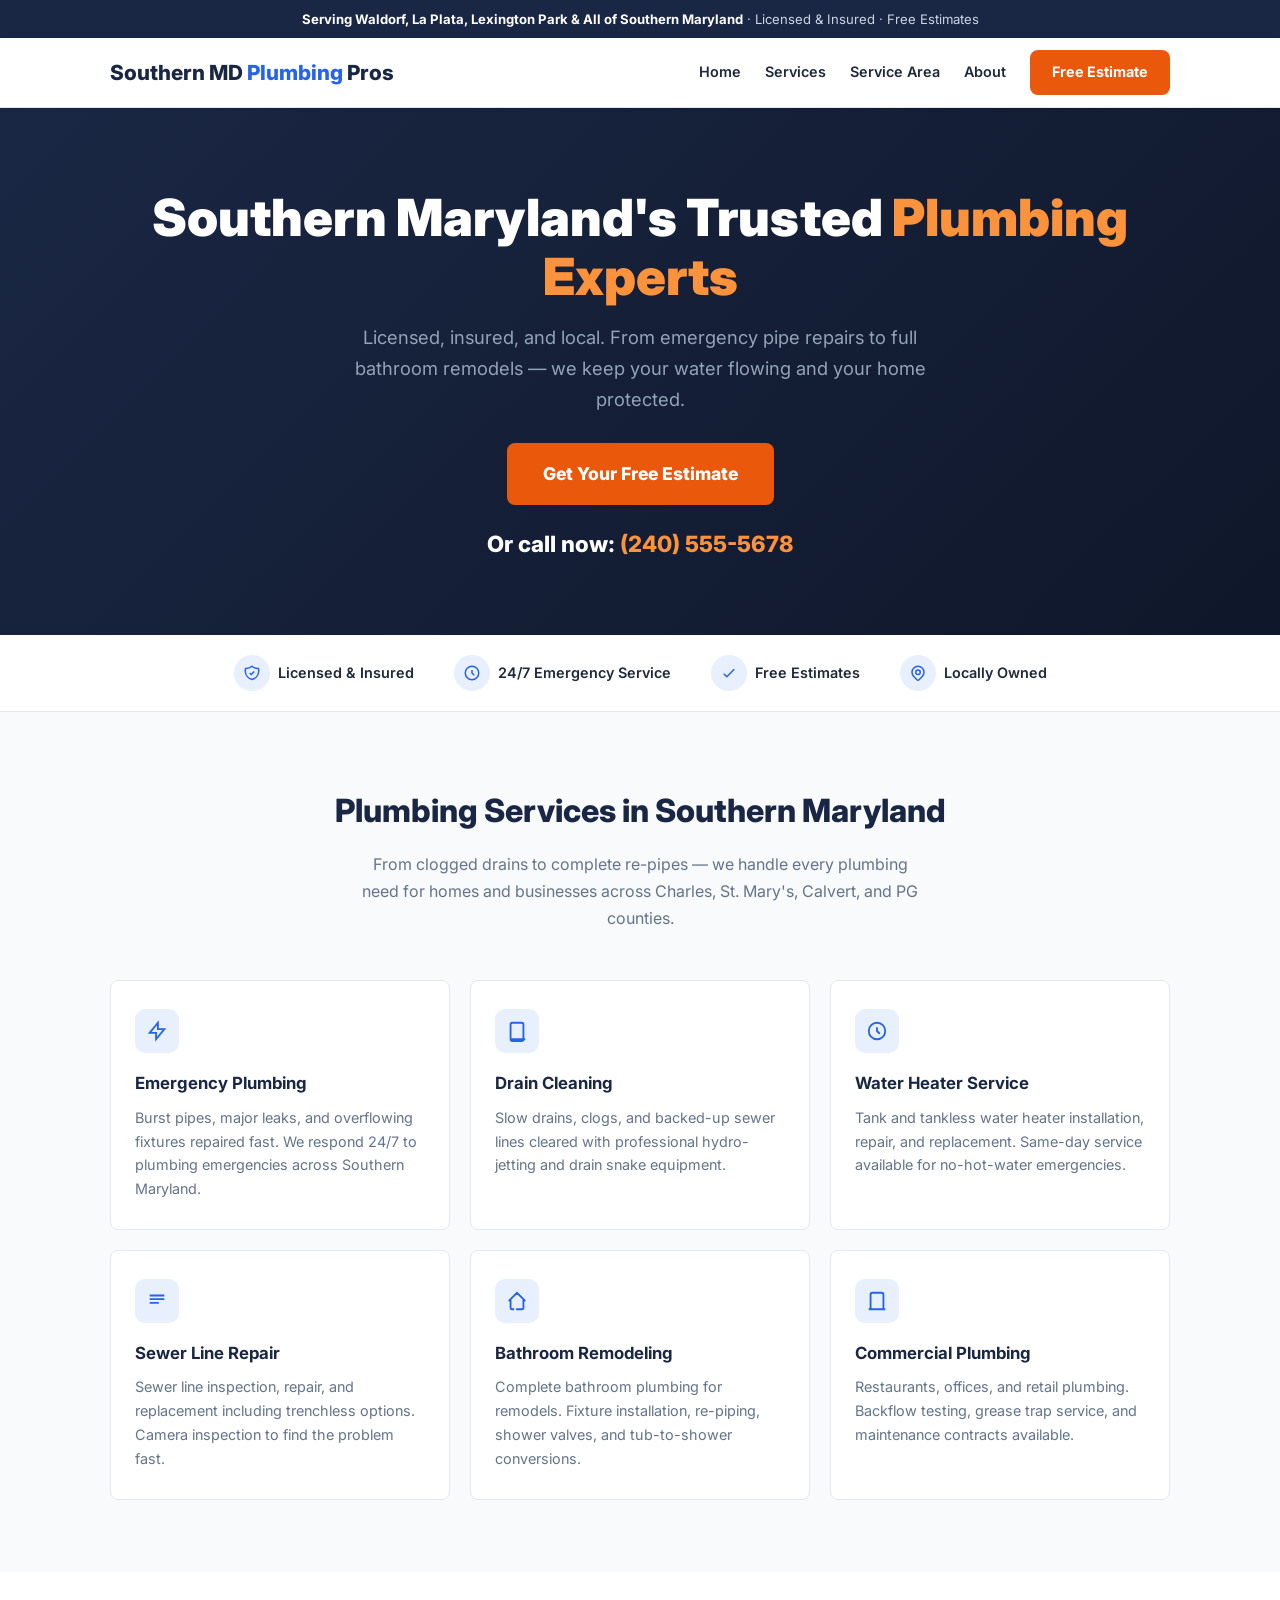
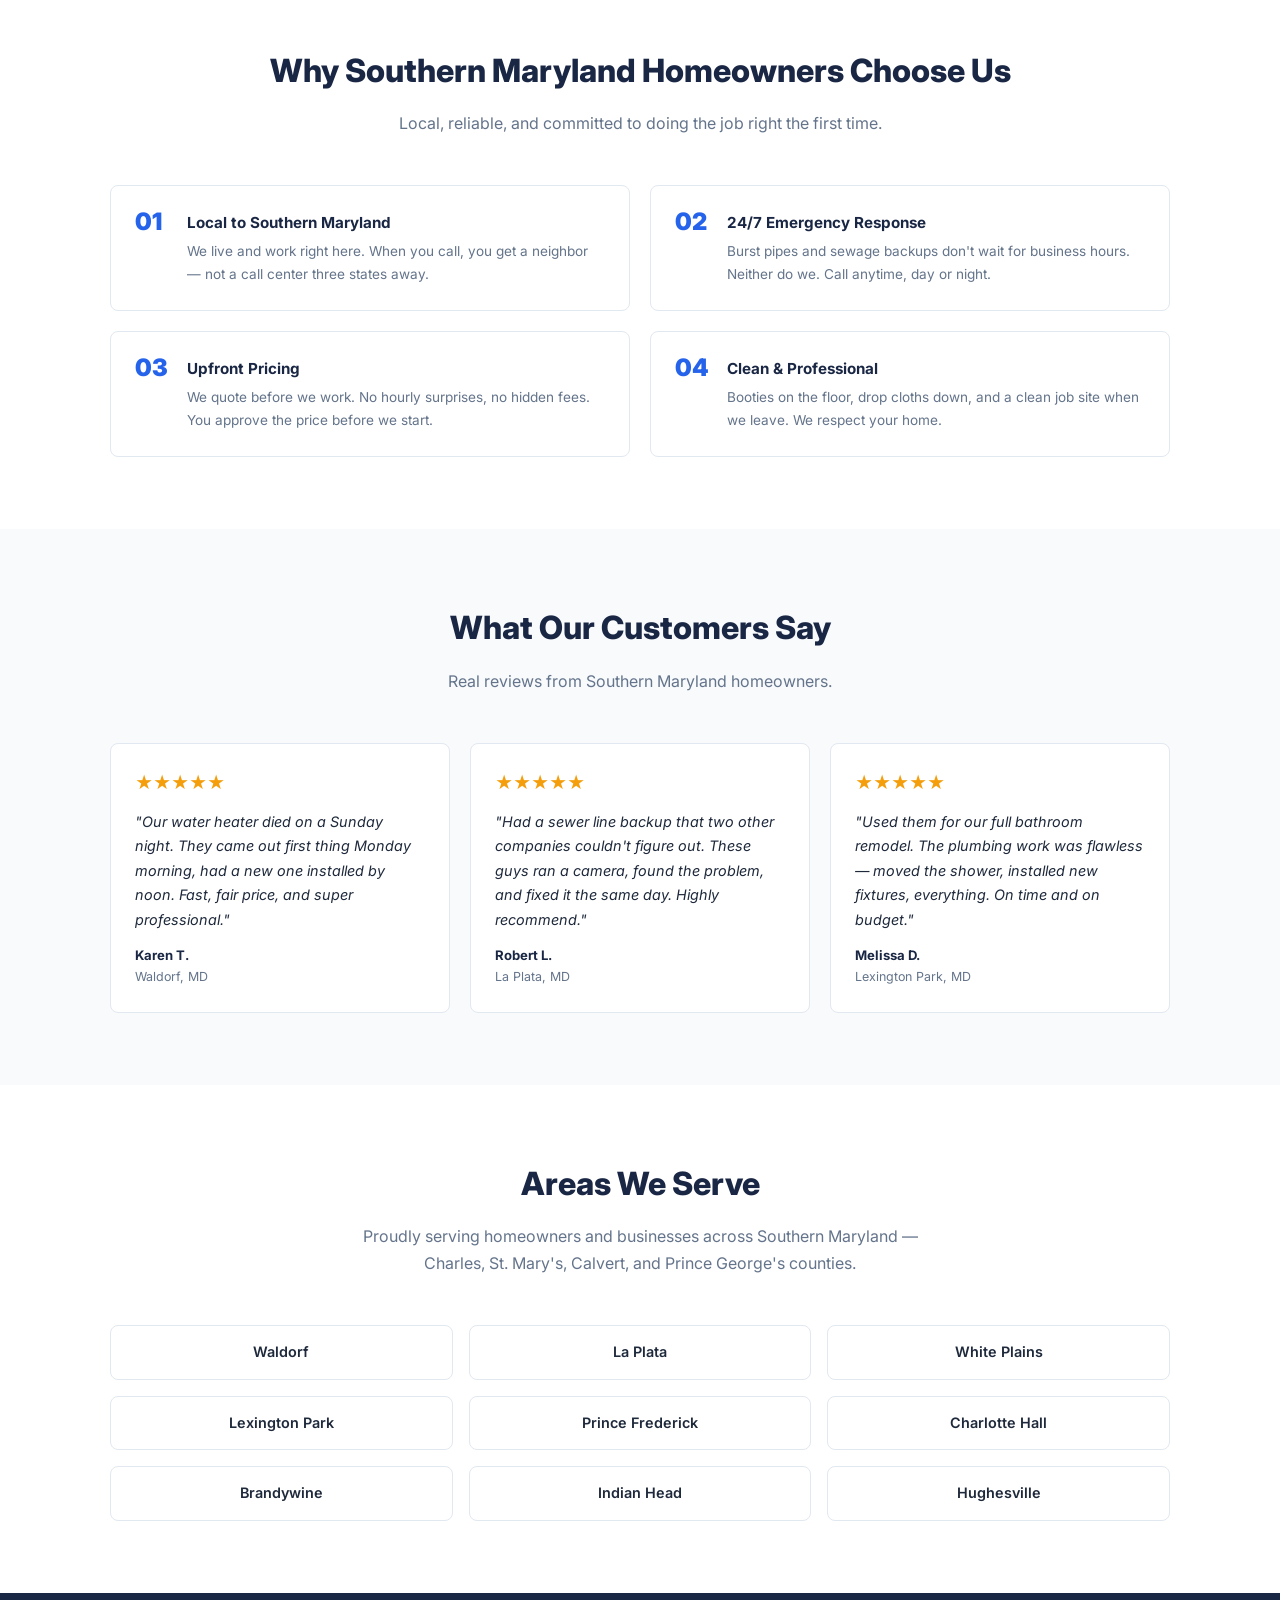
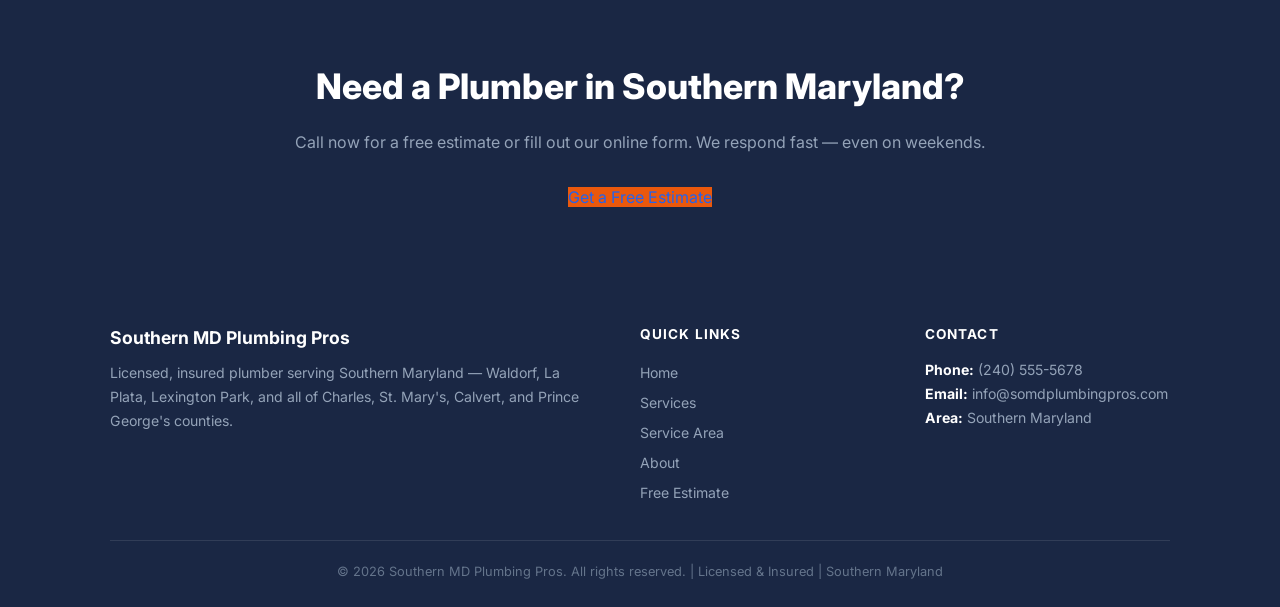
==== index.html @ 70aeb372 "Initial build" ====
<!DOCTYPE html>
<html lang="en">
<head>
  <meta charset="UTF-8">
  <meta name="viewport" content="width=device-width, initial-scale=1.0">
  <title>Emergency Plumber Southern Maryland | Plumbing Repair & Service</title>
  <meta name="description" content="Licensed plumber in Southern Maryland. Emergency plumbing repair, drain cleaning, water heater installation, and sewer line service in Waldorf, Charles County & beyond. Call (240) 555-5678.">
  <meta name="keywords" content="emergency plumber Southern Maryland, plumber Waldorf MD, plumbing repair Charles County, drain cleaning Southern MD, water heater repair Waldorf">
  <link rel="preconnect" href="https://fonts.googleapis.com">
  <link rel="preconnect" href="https://fonts.gstatic.com" crossorigin>
  <link href="https://fonts.googleapis.com/css2?family=Inter:wght@400;500;600;700;800;900&display=swap" rel="stylesheet">
  <link rel="stylesheet" href="style.css">
</head>
<body>

  <!-- Top Bar -->
  <div class="topbar">
    <strong>Serving Waldorf, La Plata, Lexington Park &amp; All of Southern Maryland</strong> · Licensed &amp; Insured · Free Estimates
  </div>

  <!-- Header -->
  <header class="site-header">
    <div class="header-inner">
      <a href="index.html" class="site-logo">Southern MD <span>Plumbing</span> Pros</a>
      <nav class="site-nav">
        <a href="index.html">Home</a>
        <a href="services.html">Services</a>
        <a href="areas.html">Service Area</a>
        <a href="about.html">About</a>
        <a href="contact.html" class="btn-cta">Free Estimate</a>
      </nav>
      <button class="hamburger" onclick="document.getElementById('mob-menu').classList.toggle('open')" aria-label="Menu">
        <span></span><span></span><span></span>
      </button>
    </div>
    <nav class="mobile-menu" id="mob-menu">
      <a href="index.html">Home</a>
      <a href="services.html">Services</a>
      <a href="areas.html">Service Area</a>
      <a href="about.html">About</a>
      <a href="contact.html" class="btn-cta">Free Estimate</a>
    </nav>
  </header>

  <!-- Hero -->
  <section class="hero">
    <div class="container">
      <h1>Southern Maryland's Trusted <span class="highlight">Plumbing Experts</span></h1>
      <p>Licensed, insured, and local. From emergency pipe repairs to full bathroom remodels — we keep your water flowing and your home protected.</p>
      <a href="contact.html" class="btn-hero">Get Your Free Estimate</a>
      <div class="hero-phone">Or call now: <a href="tel:+12405555678">(240) 555-5678</a></div>
    </div>
  </section>

  <!-- Trust Bar -->
  <div class="trust-bar">
    <div class="trust-items">
      <div class="trust-item">
        <div class="trust-icon">
          <svg width="18" height="18" fill="none" viewBox="0 0 24 24" stroke="#2563EB" stroke-width="2"><path d="M9 12l2 2 4-4m5.618-4.016A11.955 11.955 0 0112 2.944a11.955 11.955 0 01-8.618 3.04A12.02 12.02 0 003 9c0 5.591 3.824 10.29 9 11.622 5.176-1.332 9-6.03 9-11.622 0-1.042-.133-2.052-.382-3.016z"/></svg>
        </div>
        Licensed &amp; Insured
      </div>
      <div class="trust-item">
        <div class="trust-icon">
          <svg width="18" height="18" fill="none" viewBox="0 0 24 24" stroke="#2563EB" stroke-width="2"><path d="M12 8v4l3 3m6-3a9 9 0 11-18 0 9 9 0 0118 0z"/></svg>
        </div>
        24/7 Emergency Service
      </div>
      <div class="trust-item">
        <div class="trust-icon">
          <svg width="18" height="18" fill="none" viewBox="0 0 24 24" stroke="#2563EB" stroke-width="2"><path d="M5 13l4 4L19 7"/></svg>
        </div>
        Free Estimates
      </div>
      <div class="trust-item">
        <div class="trust-icon">
          <svg width="18" height="18" fill="none" viewBox="0 0 24 24" stroke="#2563EB" stroke-width="2"><path d="M17.657 16.657L13.414 20.9a2 2 0 01-2.827 0l-4.244-4.243a8 8 0 1111.314 0z"/><path d="M15 11a3 3 0 11-6 0 3 3 0 016 0z"/></svg>
        </div>
        Locally Owned
      </div>
    </div>
  </div>

  <!-- Services Overview -->
  <section class="section">
    <div class="container">
      <h2 class="section-title">Plumbing Services in Southern Maryland</h2>
      <p class="section-sub">From clogged drains to complete re-pipes — we handle every plumbing need for homes and businesses across Charles, St. Mary's, Calvert, and PG counties.</p>
      <div class="services-grid">
        <div class="service-card">
          <div class="service-icon">
            <svg width="22" height="22" fill="none" viewBox="0 0 24 24" stroke="#2563EB" stroke-width="2"><path d="M13 10V3L4 14h7v7l9-11h-7z"/></svg>
          </div>
          <h3>Emergency Plumbing</h3>
          <p>Burst pipes, major leaks, and overflowing fixtures repaired fast. We respond 24/7 to plumbing emergencies across Southern Maryland.</p>
        </div>
        <div class="service-card">
          <div class="service-icon">
            <svg width="22" height="22" fill="none" viewBox="0 0 24 24" stroke="#2563EB" stroke-width="2"><path d="M19 21V5a2 2 0 00-2-2H7a2 2 0 00-2 2v16m14 0h2m-2 0H5m14 0a2 2 0 01-2 2H7a2 2 0 01-2-2m14 0V9"/></svg>
          </div>
          <h3>Drain Cleaning</h3>
          <p>Slow drains, clogs, and backed-up sewer lines cleared with professional hydro-jetting and drain snake equipment.</p>
        </div>
        <div class="service-card">
          <div class="service-icon">
            <svg width="22" height="22" fill="none" viewBox="0 0 24 24" stroke="#2563EB" stroke-width="2"><path d="M12 8v4l3 3m6-3a9 9 0 11-18 0 9 9 0 0118 0z"/></svg>
          </div>
          <h3>Water Heater Service</h3>
          <p>Tank and tankless water heater installation, repair, and replacement. Same-day service available for no-hot-water emergencies.</p>
        </div>
        <div class="service-card">
          <div class="service-icon">
            <svg width="22" height="22" fill="none" viewBox="0 0 24 24" stroke="#2563EB" stroke-width="2"><path d="M4 6h16M4 10h16M4 14h10"/></svg>
          </div>
          <h3>Sewer Line Repair</h3>
          <p>Sewer line inspection, repair, and replacement including trenchless options. Camera inspection to find the problem fast.</p>
        </div>
        <div class="service-card">
          <div class="service-icon">
            <svg width="22" height="22" fill="none" viewBox="0 0 24 24" stroke="#2563EB" stroke-width="2"><path d="M3 12l2-2m0 0l7-7 7 7M5 10v10a1 1 0 001 1h3m10-11l2 2m-2-2v10a1 1 0 01-1 1h-3m-4 0h4"/></svg>
          </div>
          <h3>Bathroom Remodeling</h3>
          <p>Complete bathroom plumbing for remodels. Fixture installation, re-piping, shower valves, and tub-to-shower conversions.</p>
        </div>
        <div class="service-card">
          <div class="service-icon">
            <svg width="22" height="22" fill="none" viewBox="0 0 24 24" stroke="#2563EB" stroke-width="2"><path d="M19 21V5a2 2 0 00-2-2H7a2 2 0 00-2 2v16m14 0h2m-2 0H5m-2 0h2"/></svg>
          </div>
          <h3>Commercial Plumbing</h3>
          <p>Restaurants, offices, and retail plumbing. Backflow testing, grease trap service, and maintenance contracts available.</p>
        </div>
      </div>
    </div>
  </section>

  <!-- Why Choose Us -->
  <section class="section" style="background: var(--white);">
    <div class="container">
      <h2 class="section-title">Why Southern Maryland Homeowners Choose Us</h2>
      <p class="section-sub">Local, reliable, and committed to doing the job right the first time.</p>
      <div class="why-grid">
        <div class="why-card">
          <div class="why-num">01</div>
          <div>
            <h3>Local to Southern Maryland</h3>
            <p>We live and work right here. When you call, you get a neighbor — not a call center three states away.</p>
          </div>
        </div>
        <div class="why-card">
          <div class="why-num">02</div>
          <div>
            <h3>24/7 Emergency Response</h3>
            <p>Burst pipes and sewage backups don't wait for business hours. Neither do we. Call anytime, day or night.</p>
          </div>
        </div>
        <div class="why-card">
          <div class="why-num">03</div>
          <div>
            <h3>Upfront Pricing</h3>
            <p>We quote before we work. No hourly surprises, no hidden fees. You approve the price before we start.</p>
          </div>
        </div>
        <div class="why-card">
          <div class="why-num">04</div>
          <div>
            <h3>Clean &amp; Professional</h3>
            <p>Booties on the floor, drop cloths down, and a clean job site when we leave. We respect your home.</p>
          </div>
        </div>
      </div>
    </div>
  </section>

  <!-- Testimonials -->
  <section class="section">
    <div class="container">
      <h2 class="section-title">What Our Customers Say</h2>
      <p class="section-sub">Real reviews from Southern Maryland homeowners.</p>
      <div class="testimonials-grid">
        <div class="testimonial-card">
          <div class="testimonial-stars">★★★★★</div>
          <p class="testimonial-text">"Our water heater died on a Sunday night. They came out first thing Monday morning, had a new one installed by noon. Fast, fair price, and super professional."</p>
          <div class="testimonial-name">Karen T.</div>
          <div class="testimonial-loc">Waldorf, MD</div>
        </div>
        <div class="testimonial-card">
          <div class="testimonial-stars">★★★★★</div>
          <p class="testimonial-text">"Had a sewer line backup that two other companies couldn't figure out. These guys ran a camera, found the problem, and fixed it the same day. Highly recommend."</p>
          <div class="testimonial-name">Robert L.</div>
          <div class="testimonial-loc">La Plata, MD</div>
        </div>
        <div class="testimonial-card">
          <div class="testimonial-stars">★★★★★</div>
          <p class="testimonial-text">"Used them for our full bathroom remodel. The plumbing work was flawless — moved the shower, installed new fixtures, everything. On time and on budget."</p>
          <div class="testimonial-name">Melissa D.</div>
          <div class="testimonial-loc">Lexington Park, MD</div>
        </div>
      </div>
    </div>
  </section>

  <!-- Service Areas -->
  <section class="section" style="background: var(--white);">
    <div class="container">
      <h2 class="section-title">Areas We Serve</h2>
      <p class="section-sub">Proudly serving homeowners and businesses across Southern Maryland — Charles, St. Mary's, Calvert, and Prince George's counties.</p>
      <div class="areas-grid">
        <div class="area-tag">Waldorf</div>
        <div class="area-tag">La Plata</div>
        <div class="area-tag">White Plains</div>
        <div class="area-tag">Lexington Park</div>
        <div class="area-tag">Prince Frederick</div>
        <div class="area-tag">Charlotte Hall</div>
        <div class="area-tag">Brandywine</div>
        <div class="area-tag">Indian Head</div>
        <div class="area-tag">Hughesville</div>
      </div>
    </div>
  </section>

  <!-- CTA -->
  <section class="cta-strip">
    <h2>Need a Plumber in Southern Maryland?</h2>
    <p>Call now for a free estimate or fill out our online form. We respond fast — even on weekends.</p>
    <a href="contact.html" class="btn-hero">Get a Free Estimate</a>
  </section>

  <!-- Footer -->
  <footer class="site-footer">
    <div class="container">
      <div class="footer-grid">
        <div class="footer-brand">
          <strong style="color:#fff; font-size:1.1rem;">Southern MD Plumbing Pros</strong>
          <p>Licensed, insured plumber serving Southern Maryland — Waldorf, La Plata, Lexington Park, and all of Charles, St. Mary's, Calvert, and Prince George's counties.</p>
        </div>
        <div class="footer-links">
          <h4>Quick Links</h4>
          <a href="index.html">Home</a>
          <a href="services.html">Services</a>
          <a href="areas.html">Service Area</a>
          <a href="about.html">About</a>
          <a href="contact.html">Free Estimate</a>
        </div>
        <div class="footer-contact">
          <h4>Contact</h4>
          <p><strong style="color:#fff;">Phone:</strong> (240) 555-5678</p>
          <p><strong style="color:#fff;">Email:</strong> info@somdplumbingpros.com</p>
          <p><strong style="color:#fff;">Area:</strong> Southern Maryland</p>
        </div>
      </div>
      <div class="footer-bottom">
        &copy; 2026 Southern MD Plumbing Pros. All rights reserved. | Licensed &amp; Insured | Southern Maryland
      </div>
    </div>
  </footer>

</body>
</html>
---- style.css ----
/* Waldorf Roofing — Rank & Rent Site */
:root {
  --navy: #1a2744;
  --blue: #2563EB;
  --blue-dark: #1d4ed8;
  --orange: #EA580C;
  --orange-light: #FB923C;
  --bg: #f8fafc;
  --white: #ffffff;
  --text: #1e293b;
  --text-light: #64748b;
  --border: #e2e8f0;
  --radius: 8px;
  --shadow: 0 1px 3px rgba(0,0,0,0.1), 0 1px 2px rgba(0,0,0,0.06);
  --shadow-lg: 0 10px 15px -3px rgba(0,0,0,0.1), 0 4px 6px -4px rgba(0,0,0,0.1);
  --font: 'Inter', system-ui, -apple-system, sans-serif;
}
*, *::before, *::after { box-sizing: border-box; margin: 0; padding: 0; }
html { scroll-behavior: smooth; font-size: 16px; }
body { font-family: var(--font); background: var(--bg); color: var(--text); line-height: 1.7; }
a { color: var(--blue); text-decoration: none; }
img { max-width: 100%; display: block; }
.container { max-width: 1100px; margin: 0 auto; padding: 0 20px; }

/* Top Bar */
.topbar { background: var(--navy); color: #cbd5e1; font-size: 0.82rem; padding: 8px 0; text-align: center; }
.topbar strong { color: #fff; }

/* Header */
.site-header { background: var(--white); border-bottom: 1px solid var(--border); padding: 0; position: sticky; top: 0; z-index: 100; box-shadow: var(--shadow); }
.header-inner { display: flex; align-items: center; justify-content: space-between; padding: 12px 20px; max-width: 1100px; margin: 0 auto; }
.site-logo { font-size: 1.3rem; font-weight: 800; color: var(--navy); }
.site-logo span { color: var(--blue); }
.site-nav { display: flex; gap: 24px; align-items: center; }
.site-nav a { color: var(--text); font-size: 0.9rem; font-weight: 600; transition: color 0.2s; }
.site-nav a:hover { color: var(--blue); }
.site-nav .btn-cta { background: var(--orange); color: #fff; padding: 10px 22px; border-radius: var(--radius); font-weight: 700; font-size: 0.9rem; transition: background 0.2s; }
.site-nav .btn-cta:hover { background: var(--orange-light); }
.hamburger { display: none; background: none; border: none; cursor: pointer; padding: 8px; }
.hamburger span { display: block; width: 24px; height: 2px; background: var(--navy); margin: 5px 0; transition: 0.3s; }
.mobile-menu { display: none; background: var(--white); border-top: 1px solid var(--border); padding: 16px 20px; }
.mobile-menu a { display: block; padding: 10px 0; font-weight: 600; color: var(--text); border-bottom: 1px solid var(--border); }
.mobile-menu .btn-cta { display: inline-block; margin-top: 12px; background: var(--orange); color: #fff; padding: 12px 24px; border-radius: var(--radius); text-align: center; width: 100%; font-weight: 700; }
@media (max-width: 768px) {
  .site-nav { display: none; }
  .hamburger { display: block; }
  .mobile-menu.open { display: block; }
}

/* Hero */
.hero { background: linear-gradient(135deg, var(--navy) 0%, #0f172a 100%); color: #fff; padding: 80px 0 72px; text-align: center; position: relative; overflow: hidden; }
.hero h1 { font-size: clamp(2rem, 5vw, 3.2rem); font-weight: 900; line-height: 1.15; margin-bottom: 16px; }
.hero h1 .highlight { color: var(--orange-light); }
.hero p { font-size: 1.15rem; color: #94a3b8; max-width: 600px; margin: 0 auto 28px; }
.hero .btn-hero { display: inline-block; background: var(--orange); color: #fff; padding: 16px 36px; border-radius: var(--radius); font-weight: 800; font-size: 1.1rem; transition: background 0.2s, transform 0.15s; }
.hero .btn-hero:hover { background: var(--orange-light); transform: translateY(-2px); }
.hero-phone { font-size: 1.4rem; font-weight: 800; color: #fff; margin-top: 20px; }
.hero-phone a { color: var(--orange-light); }

/* Trust Bar */
.trust-bar { background: var(--white); border-bottom: 1px solid var(--border); padding: 20px 0; }
.trust-items { display: flex; justify-content: center; gap: 40px; flex-wrap: wrap; }
.trust-item { display: flex; align-items: center; gap: 8px; font-size: 0.9rem; font-weight: 600; color: var(--text); }
.trust-icon { width: 36px; height: 36px; background: rgba(37,99,235,0.1); border-radius: 50%; display: flex; align-items: center; justify-content: center; }

/* Section */
.section { padding: 72px 0; }
.section-title { font-size: clamp(1.5rem, 3vw, 2rem); font-weight: 800; text-align: center; margin-bottom: 12px; color: var(--navy); }
.section-sub { text-align: center; color: var(--text-light); max-width: 560px; margin: 0 auto 48px; }

/* Services Grid */
.services-grid { display: grid; grid-template-columns: repeat(3, 1fr); gap: 20px; }
@media (max-width: 768px) { .services-grid { grid-template-columns: 1fr; } }
.service-card { background: var(--white); border: 1px solid var(--border); border-radius: var(--radius); padding: 28px 24px; transition: box-shadow 0.2s, transform 0.2s; }
.service-card:hover { box-shadow: var(--shadow-lg); transform: translateY(-3px); }
.service-card h3 { font-size: 1.05rem; font-weight: 700; color: var(--navy); margin-bottom: 8px; }
.service-card p { font-size: 0.9rem; color: var(--text-light); line-height: 1.65; }
.service-icon { width: 44px; height: 44px; background: rgba(37,99,235,0.1); border-radius: 10px; display: flex; align-items: center; justify-content: center; margin-bottom: 16px; }

/* Why Choose Us */
.why-grid { display: grid; grid-template-columns: repeat(2, 1fr); gap: 20px; }
@media (max-width: 640px) { .why-grid { grid-template-columns: 1fr; } }
.why-card { display: flex; gap: 16px; background: var(--white); border: 1px solid var(--border); border-radius: var(--radius); padding: 24px; }
.why-num { font-size: 1.5rem; font-weight: 900; color: var(--blue); line-height: 1; min-width: 36px; }
.why-card h3 { font-size: 0.95rem; font-weight: 700; color: var(--navy); margin-bottom: 4px; }
.why-card p { font-size: 0.85rem; color: var(--text-light); }

/* Testimonials */
.testimonials-grid { display: grid; grid-template-columns: repeat(3, 1fr); gap: 20px; }
@media (max-width: 768px) { .testimonials-grid { grid-template-columns: 1fr; } }
.testimonial-card { background: var(--white); border: 1px solid var(--border); border-radius: var(--radius); padding: 24px; }
.testimonial-stars { color: #f59e0b; font-size: 1.1rem; margin-bottom: 12px; }
.testimonial-text { font-size: 0.9rem; color: var(--text); font-style: italic; margin-bottom: 12px; line-height: 1.7; }
.testimonial-name { font-size: 0.82rem; font-weight: 700; color: var(--navy); }
.testimonial-loc { font-size: 0.78rem; color: var(--text-light); }

/* CTA Strip */
.cta-strip { background: var(--navy); text-align: center; padding: 64px 20px; color: #fff; }
.cta-strip h2 { font-size: clamp(1.5rem, 4vw, 2.2rem); font-weight: 800; margin-bottom: 12px; }
.cta-strip p { color: #94a3b8; margin-bottom: 28px; }
.cta-strip .btn-hero { background: var(--orange); }

/* Areas */
.areas-grid { display: grid; grid-template-columns: repeat(3, 1fr); gap: 16px; }
@media (max-width: 640px) { .areas-grid { grid-template-columns: repeat(2, 1fr); } }
.area-tag { background: var(--white); border: 1px solid var(--border); border-radius: var(--radius); padding: 14px 18px; font-weight: 600; font-size: 0.9rem; text-align: center; }

/* Contact Form */
.contact-grid { display: grid; grid-template-columns: 1fr 1.3fr; gap: 48px; align-items: start; }
@media (max-width: 768px) { .contact-grid { grid-template-columns: 1fr; } }
.contact-info h2 { font-size: 1.4rem; font-weight: 800; color: var(--navy); margin-bottom: 8px; }
.contact-info p { color: var(--text-light); margin-bottom: 24px; }
.info-row { display: flex; align-items: flex-start; gap: 12px; margin-bottom: 16px; }
.info-row strong { display: block; font-size: 0.8rem; text-transform: uppercase; letter-spacing: 0.04em; color: var(--text-light); }
.info-row p { font-weight: 700; color: var(--navy); }
.contact-form { background: var(--white); border: 1px solid var(--border); border-radius: var(--radius); padding: 32px; box-shadow: var(--shadow-lg); }
.contact-form h2 { font-size: 1.2rem; font-weight: 800; color: var(--navy); margin-bottom: 20px; }
.form-row { display: grid; grid-template-columns: 1fr 1fr; gap: 14px; }
@media (max-width: 480px) { .form-row { grid-template-columns: 1fr; } }
.form-group { margin-bottom: 14px; }
.form-group label { display: block; font-size: 0.8rem; font-weight: 700; color: var(--navy); margin-bottom: 4px; text-transform: uppercase; letter-spacing: 0.03em; }
.form-group input, .form-group select, .form-group textarea { width: 100%; padding: 10px 14px; border: 1.5px solid var(--border); border-radius: var(--radius); font-family: var(--font); font-size: 0.92rem; background: var(--bg); transition: border-color 0.2s; outline: none; }
.form-group input:focus, .form-group select:focus, .form-group textarea:focus { border-color: var(--blue); background: #fff; }
.form-group textarea { resize: vertical; min-height: 100px; }
.form-submit { width: 100%; padding: 14px; background: var(--orange); color: #fff; border: none; border-radius: var(--radius); font-family: var(--font); font-size: 1rem; font-weight: 700; cursor: pointer; transition: background 0.2s; }
.form-submit:hover { background: var(--orange-light); }

/* Footer */
.site-footer { background: var(--navy); color: #94a3b8; padding: 48px 0 24px; font-size: 0.88rem; }
.footer-grid { display: grid; grid-template-columns: 2fr 1fr 1fr; gap: 40px; margin-bottom: 32px; }
@media (max-width: 640px) { .footer-grid { grid-template-columns: 1fr; } }
.footer-brand p { margin-top: 8px; line-height: 1.7; }
.footer-links h4, .footer-contact h4 { color: #fff; font-size: 0.85rem; text-transform: uppercase; letter-spacing: 0.08em; margin-bottom: 12px; }
.footer-links a { display: block; color: #94a3b8; padding: 3px 0; transition: color 0.2s; }
.footer-links a:hover { color: #fff; }
.footer-bottom { border-top: 1px solid rgba(255,255,255,0.1); padding-top: 20px; text-align: center; font-size: 0.8rem; color: #64748b; }
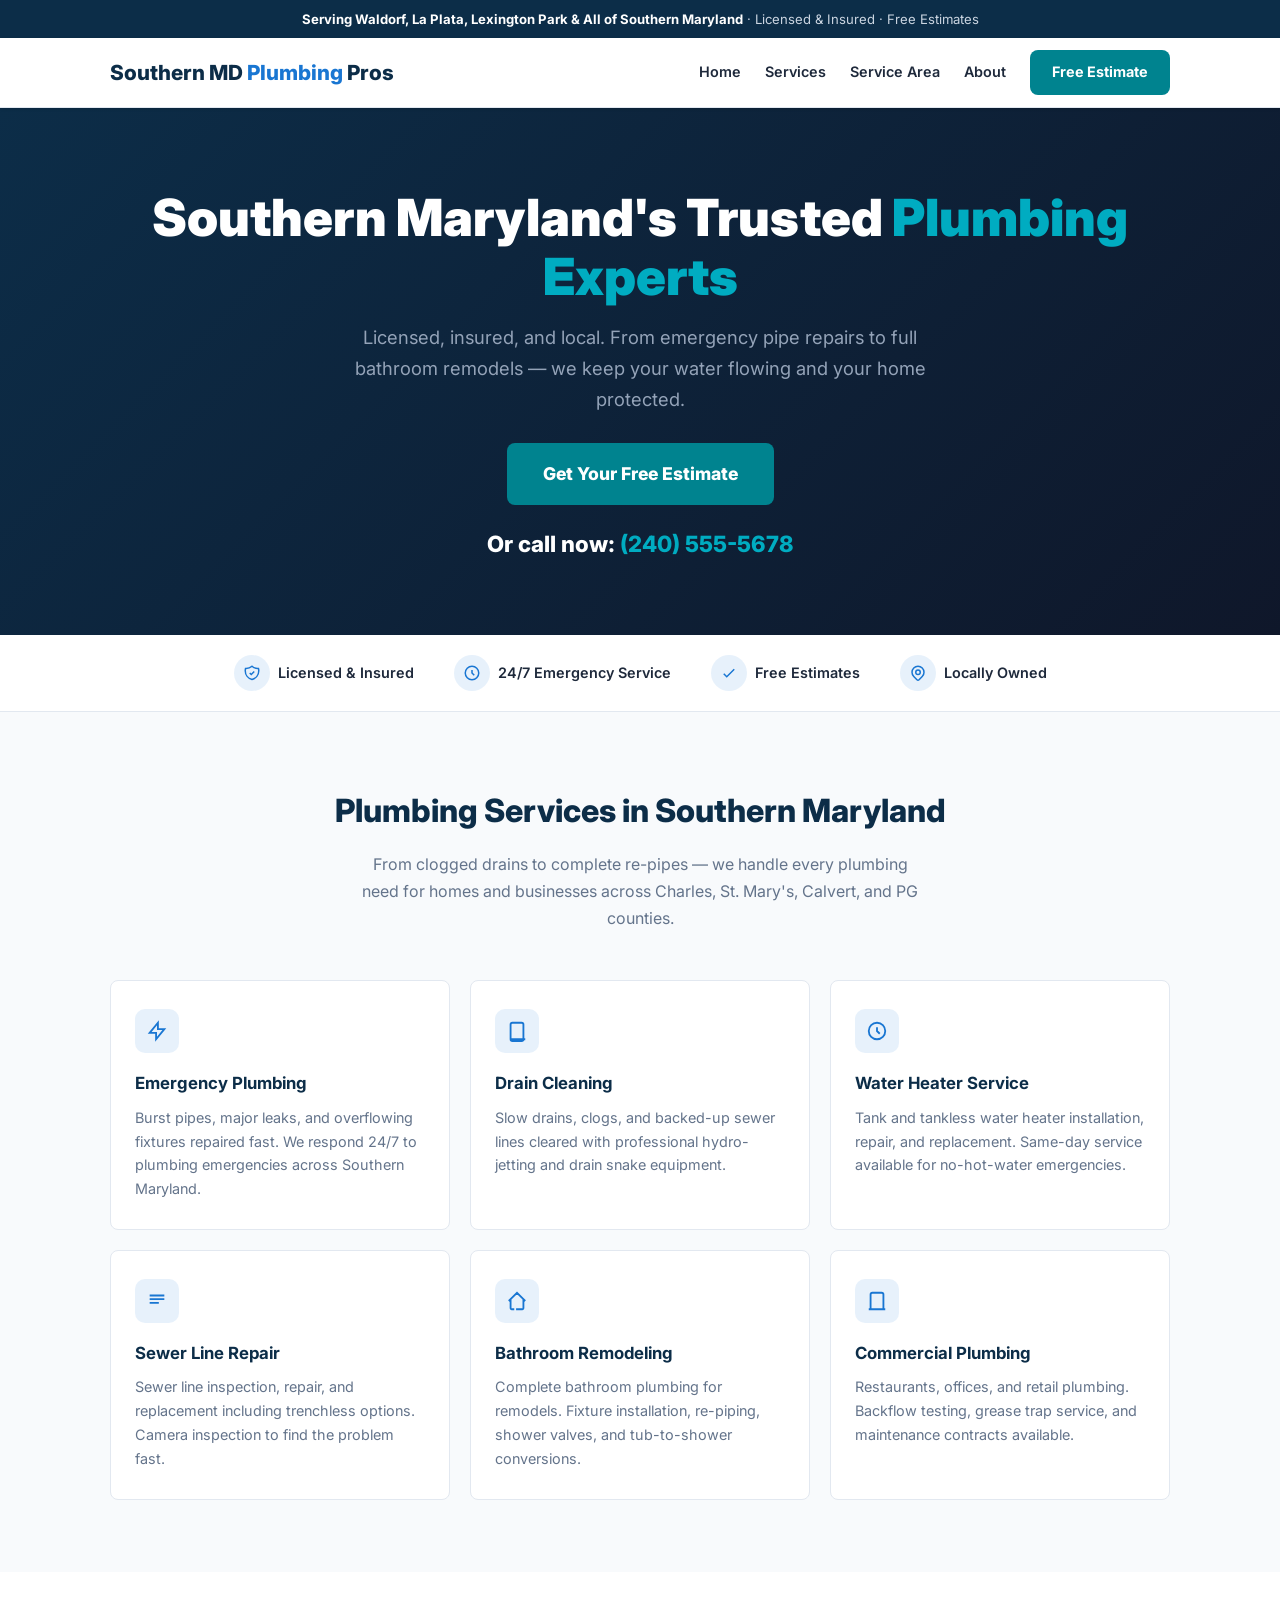
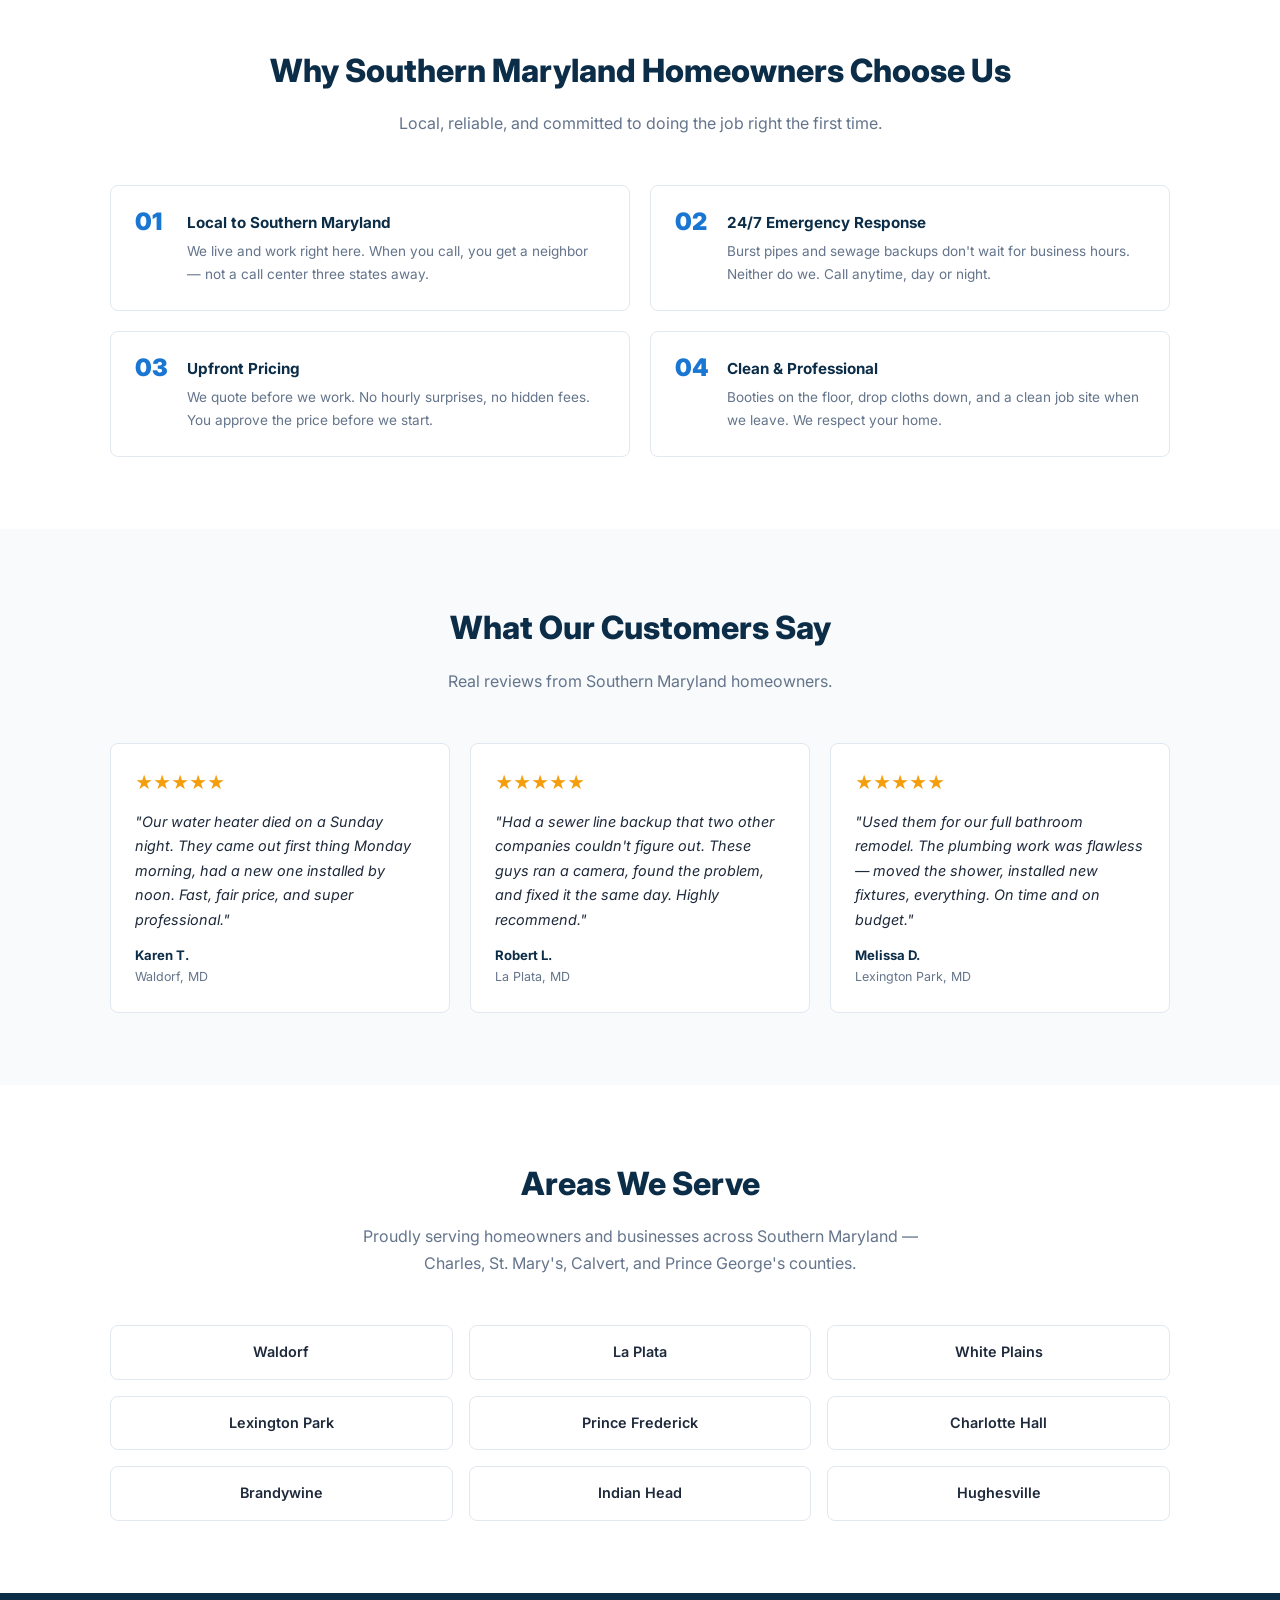
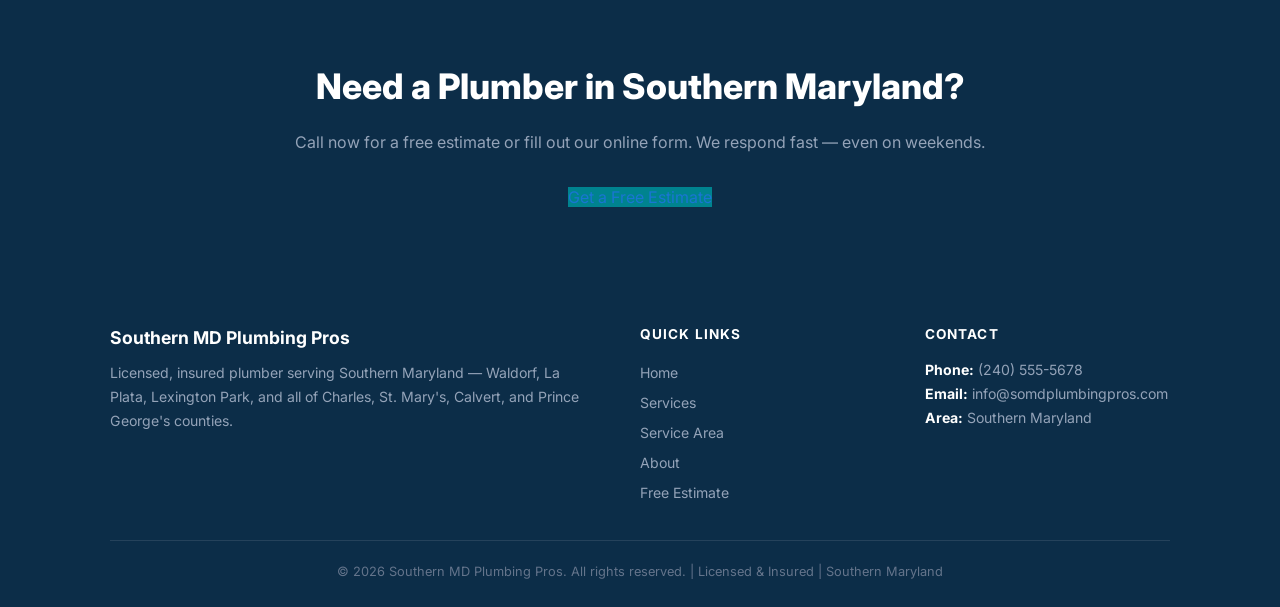
==== commit 5e46bb6d: "Restyle: trade-specific color palette + SVG icon colors" ====
--- a/index.html
+++ b/index.html
@@ -57,25 +57,25 @@
     <div class="trust-items">
       <div class="trust-item">
         <div class="trust-icon">
-          <svg width="18" height="18" fill="none" viewBox="0 0 24 24" stroke="#2563EB" stroke-width="2"><path d="M9 12l2 2 4-4m5.618-4.016A11.955 11.955 0 0112 2.944a11.955 11.955 0 01-8.618 3.04A12.02 12.02 0 003 9c0 5.591 3.824 10.29 9 11.622 5.176-1.332 9-6.03 9-11.622 0-1.042-.133-2.052-.382-3.016z"/></svg>
+          <svg width="18" height="18" fill="none" viewBox="0 0 24 24" stroke="#1976D2" stroke-width="2"><path d="M9 12l2 2 4-4m5.618-4.016A11.955 11.955 0 0112 2.944a11.955 11.955 0 01-8.618 3.04A12.02 12.02 0 003 9c0 5.591 3.824 10.29 9 11.622 5.176-1.332 9-6.03 9-11.622 0-1.042-.133-2.052-.382-3.016z"/></svg>
         </div>
         Licensed &amp; Insured
       </div>
       <div class="trust-item">
         <div class="trust-icon">
-          <svg width="18" height="18" fill="none" viewBox="0 0 24 24" stroke="#2563EB" stroke-width="2"><path d="M12 8v4l3 3m6-3a9 9 0 11-18 0 9 9 0 0118 0z"/></svg>
+          <svg width="18" height="18" fill="none" viewBox="0 0 24 24" stroke="#1976D2" stroke-width="2"><path d="M12 8v4l3 3m6-3a9 9 0 11-18 0 9 9 0 0118 0z"/></svg>
         </div>
         24/7 Emergency Service
       </div>
       <div class="trust-item">
         <div class="trust-icon">
-          <svg width="18" height="18" fill="none" viewBox="0 0 24 24" stroke="#2563EB" stroke-width="2"><path d="M5 13l4 4L19 7"/></svg>
+          <svg width="18" height="18" fill="none" viewBox="0 0 24 24" stroke="#1976D2" stroke-width="2"><path d="M5 13l4 4L19 7"/></svg>
         </div>
         Free Estimates
       </div>
       <div class="trust-item">
         <div class="trust-icon">
-          <svg width="18" height="18" fill="none" viewBox="0 0 24 24" stroke="#2563EB" stroke-width="2"><path d="M17.657 16.657L13.414 20.9a2 2 0 01-2.827 0l-4.244-4.243a8 8 0 1111.314 0z"/><path d="M15 11a3 3 0 11-6 0 3 3 0 016 0z"/></svg>
+          <svg width="18" height="18" fill="none" viewBox="0 0 24 24" stroke="#1976D2" stroke-width="2"><path d="M17.657 16.657L13.414 20.9a2 2 0 01-2.827 0l-4.244-4.243a8 8 0 1111.314 0z"/><path d="M15 11a3 3 0 11-6 0 3 3 0 016 0z"/></svg>
         </div>
         Locally Owned
       </div>
@@ -90,42 +90,42 @@
       <div class="services-grid">
         <div class="service-card">
           <div class="service-icon">
-            <svg width="22" height="22" fill="none" viewBox="0 0 24 24" stroke="#2563EB" stroke-width="2"><path d="M13 10V3L4 14h7v7l9-11h-7z"/></svg>
+            <svg width="22" height="22" fill="none" viewBox="0 0 24 24" stroke="#1976D2" stroke-width="2"><path d="M13 10V3L4 14h7v7l9-11h-7z"/></svg>
           </div>
           <h3>Emergency Plumbing</h3>
           <p>Burst pipes, major leaks, and overflowing fixtures repaired fast. We respond 24/7 to plumbing emergencies across Southern Maryland.</p>
         </div>
         <div class="service-card">
           <div class="service-icon">
-            <svg width="22" height="22" fill="none" viewBox="0 0 24 24" stroke="#2563EB" stroke-width="2"><path d="M19 21V5a2 2 0 00-2-2H7a2 2 0 00-2 2v16m14 0h2m-2 0H5m14 0a2 2 0 01-2 2H7a2 2 0 01-2-2m14 0V9"/></svg>
+            <svg width="22" height="22" fill="none" viewBox="0 0 24 24" stroke="#1976D2" stroke-width="2"><path d="M19 21V5a2 2 0 00-2-2H7a2 2 0 00-2 2v16m14 0h2m-2 0H5m14 0a2 2 0 01-2 2H7a2 2 0 01-2-2m14 0V9"/></svg>
           </div>
           <h3>Drain Cleaning</h3>
           <p>Slow drains, clogs, and backed-up sewer lines cleared with professional hydro-jetting and drain snake equipment.</p>
         </div>
         <div class="service-card">
           <div class="service-icon">
-            <svg width="22" height="22" fill="none" viewBox="0 0 24 24" stroke="#2563EB" stroke-width="2"><path d="M12 8v4l3 3m6-3a9 9 0 11-18 0 9 9 0 0118 0z"/></svg>
+            <svg width="22" height="22" fill="none" viewBox="0 0 24 24" stroke="#1976D2" stroke-width="2"><path d="M12 8v4l3 3m6-3a9 9 0 11-18 0 9 9 0 0118 0z"/></svg>
           </div>
           <h3>Water Heater Service</h3>
           <p>Tank and tankless water heater installation, repair, and replacement. Same-day service available for no-hot-water emergencies.</p>
         </div>
         <div class="service-card">
           <div class="service-icon">
-            <svg width="22" height="22" fill="none" viewBox="0 0 24 24" stroke="#2563EB" stroke-width="2"><path d="M4 6h16M4 10h16M4 14h10"/></svg>
+            <svg width="22" height="22" fill="none" viewBox="0 0 24 24" stroke="#1976D2" stroke-width="2"><path d="M4 6h16M4 10h16M4 14h10"/></svg>
           </div>
           <h3>Sewer Line Repair</h3>
           <p>Sewer line inspection, repair, and replacement including trenchless options. Camera inspection to find the problem fast.</p>
         </div>
         <div class="service-card">
           <div class="service-icon">
-            <svg width="22" height="22" fill="none" viewBox="0 0 24 24" stroke="#2563EB" stroke-width="2"><path d="M3 12l2-2m0 0l7-7 7 7M5 10v10a1 1 0 001 1h3m10-11l2 2m-2-2v10a1 1 0 01-1 1h-3m-4 0h4"/></svg>
+            <svg width="22" height="22" fill="none" viewBox="0 0 24 24" stroke="#1976D2" stroke-width="2"><path d="M3 12l2-2m0 0l7-7 7 7M5 10v10a1 1 0 001 1h3m10-11l2 2m-2-2v10a1 1 0 01-1 1h-3m-4 0h4"/></svg>
           </div>
           <h3>Bathroom Remodeling</h3>
           <p>Complete bathroom plumbing for remodels. Fixture installation, re-piping, shower valves, and tub-to-shower conversions.</p>
         </div>
         <div class="service-card">
           <div class="service-icon">
-            <svg width="22" height="22" fill="none" viewBox="0 0 24 24" stroke="#2563EB" stroke-width="2"><path d="M19 21V5a2 2 0 00-2-2H7a2 2 0 00-2 2v16m14 0h2m-2 0H5m-2 0h2"/></svg>
+            <svg width="22" height="22" fill="none" viewBox="0 0 24 24" stroke="#1976D2" stroke-width="2"><path d="M19 21V5a2 2 0 00-2-2H7a2 2 0 00-2 2v16m14 0h2m-2 0H5m-2 0h2"/></svg>
           </div>
           <h3>Commercial Plumbing</h3>
           <p>Restaurants, offices, and retail plumbing. Backflow testing, grease trap service, and maintenance contracts available.</p>
--- a/style.css
+++ b/style.css
@@ -1,10 +1,10 @@
 /* Waldorf Roofing — Rank & Rent Site */
 :root {
-  --navy: #1a2744;
-  --blue: #2563EB;
-  --blue-dark: #1d4ed8;
-  --orange: #EA580C;
-  --orange-light: #FB923C;
+  --navy: #0c2d48;
+  --blue: #1976D2;
+  --blue-dark: #1565C0;
+  --orange: #00838F;
+  --orange-light: #00ACC1;
   --bg: #f8fafc;
   --white: #ffffff;
   --text: #1e293b;
@@ -61,7 +61,7 @@
 .trust-bar { background: var(--white); border-bottom: 1px solid var(--border); padding: 20px 0; }
 .trust-items { display: flex; justify-content: center; gap: 40px; flex-wrap: wrap; }
 .trust-item { display: flex; align-items: center; gap: 8px; font-size: 0.9rem; font-weight: 600; color: var(--text); }
-.trust-icon { width: 36px; height: 36px; background: rgba(37,99,235,0.1); border-radius: 50%; display: flex; align-items: center; justify-content: center; }
+.trust-icon { width: 36px; height: 36px; background: rgba(25,118,210,0.1); border-radius: 50%; display: flex; align-items: center; justify-content: center; }
 
 /* Section */
 .section { padding: 72px 0; }
@@ -75,7 +75,7 @@
 .service-card:hover { box-shadow: var(--shadow-lg); transform: translateY(-3px); }
 .service-card h3 { font-size: 1.05rem; font-weight: 700; color: var(--navy); margin-bottom: 8px; }
 .service-card p { font-size: 0.9rem; color: var(--text-light); line-height: 1.65; }
-.service-icon { width: 44px; height: 44px; background: rgba(37,99,235,0.1); border-radius: 10px; display: flex; align-items: center; justify-content: center; margin-bottom: 16px; }
+.service-icon { width: 44px; height: 44px; background: rgba(25,118,210,0.1); border-radius: 10px; display: flex; align-items: center; justify-content: center; margin-bottom: 16px; }
 
 /* Why Choose Us */
 .why-grid { display: grid; grid-template-columns: repeat(2, 1fr); gap: 20px; }
